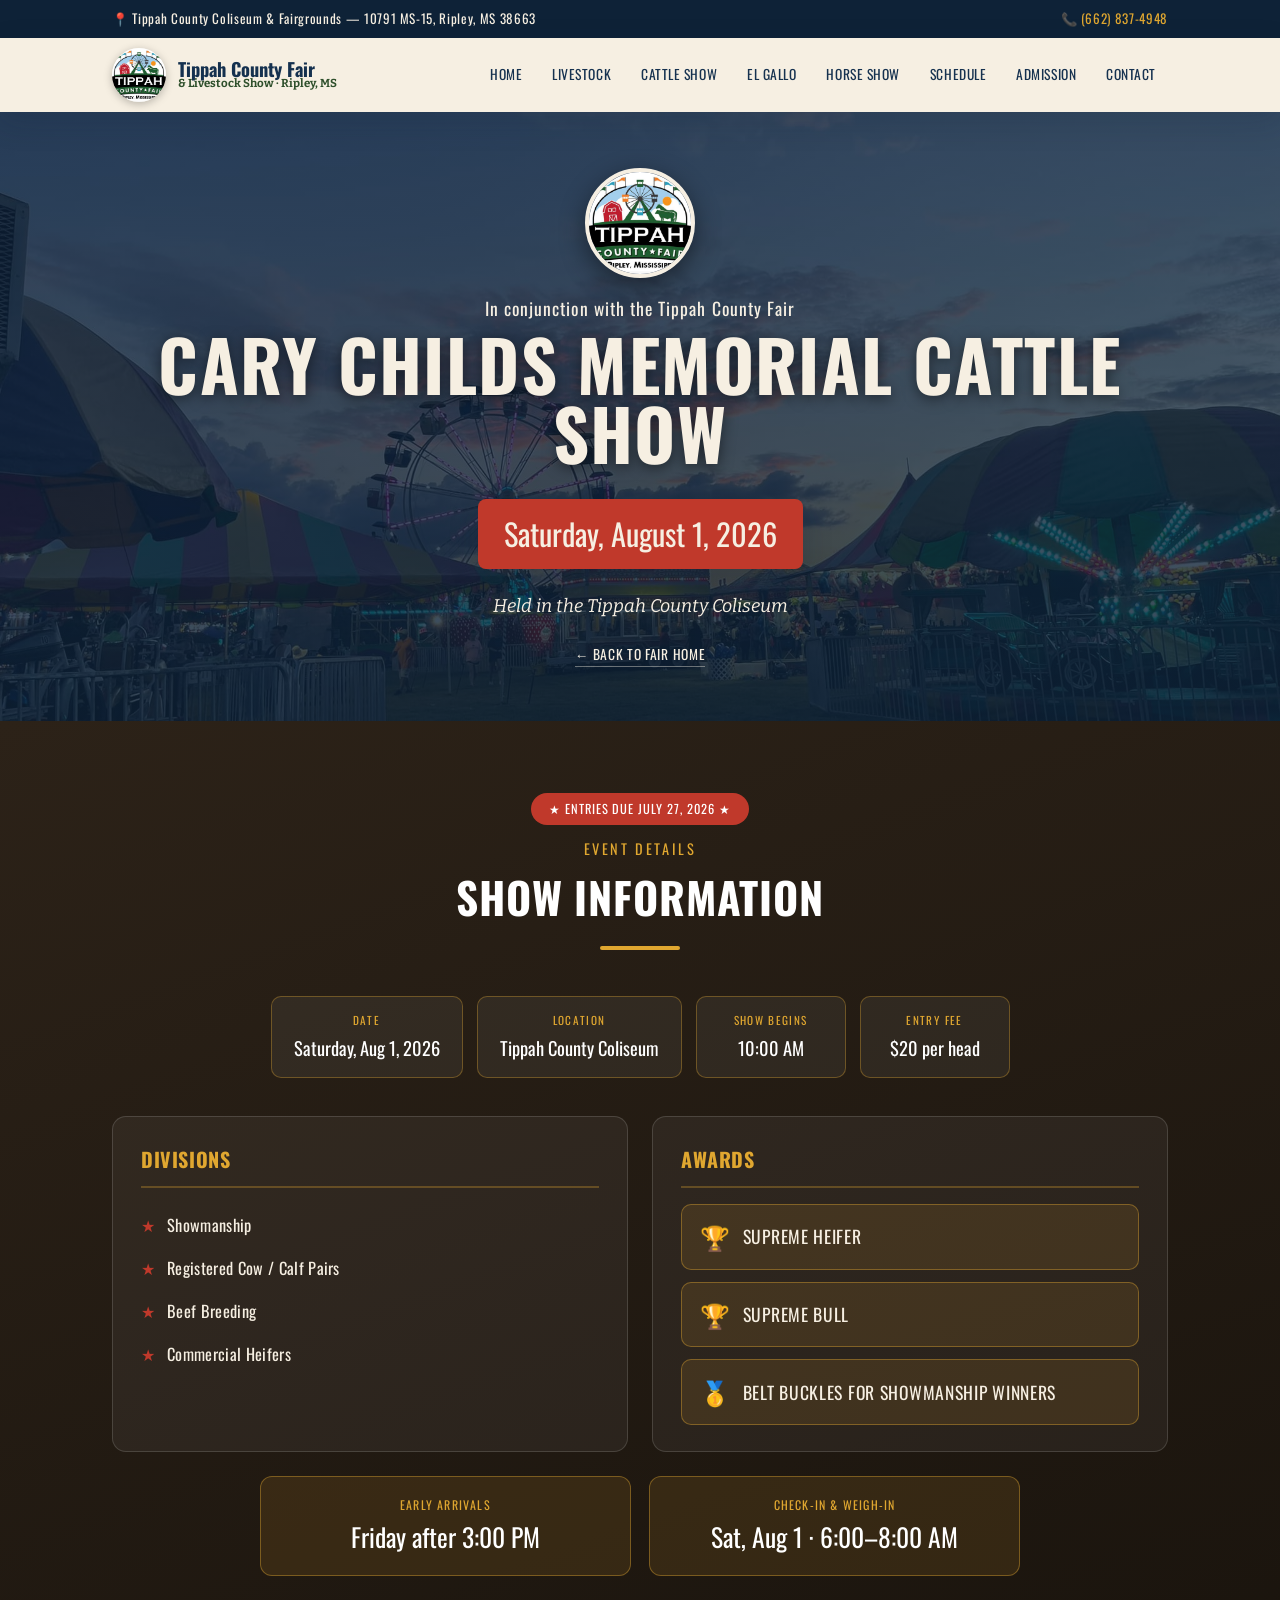
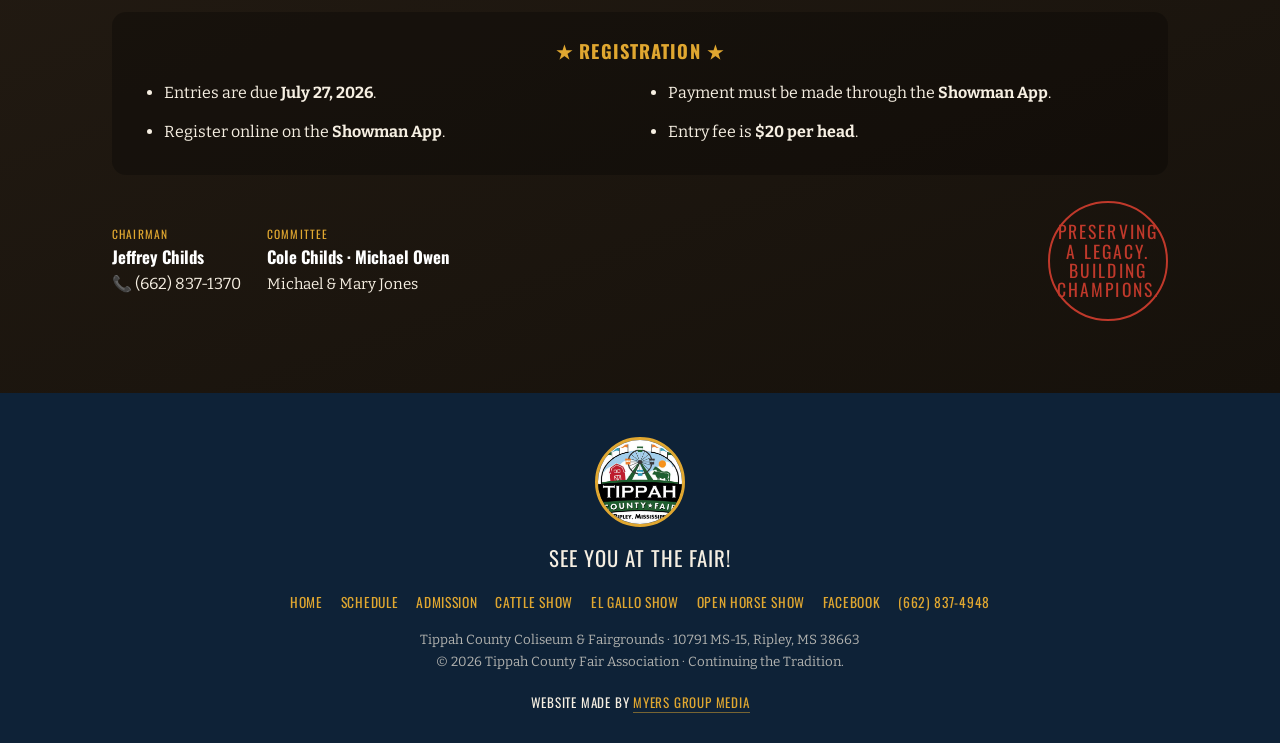
==== cary-childs-cattle-show.html @ 20663abc "Add Cary Childs Memorial Cattle Show page - New cary-childs-cattle-show.html with event details, div" ====
<!DOCTYPE html>
<html lang="en">
<head>
<meta charset="UTF-8" />
<meta name="viewport" content="width=device-width, initial-scale=1.0" />

<!-- Primary SEO -->
<title>Cary Childs Memorial Cattle Show 2026 | Tippah County Fair — Ripley, MS</title>
<meta name="description" content="The Cary Childs Memorial Cattle Show — Saturday, August 1, 2026 in the Tippah County Coliseum. Show begins 10:00 AM. Entries due July 27. $20 per head. Showmanship, Registered Cow/Calf Pairs, Beef Breeding, Commercial Heifers. Belt buckles & Supreme awards." />
<meta name="keywords" content="Cary Childs Memorial Cattle Show, Tippah County Fair cattle show, beef show Ripley MS, cattle show Mississippi, Tippah County Coliseum, Showman app cattle show 2026" />
<meta name="author" content="Tippah County Fair Association" />
<meta name="robots" content="index, follow, max-image-preview:large" />
<meta name="theme-color" content="#15314f" />
<link rel="canonical" href="https://tippahcountyfair.com/cary-childs-cattle-show.html" />
<link rel="icon" href="logo.jpg" />
<link rel="apple-touch-icon" href="logo.jpg" />

<!-- Open Graph -->
<meta property="og:type" content="website" />
<meta property="og:site_name" content="Tippah County Fair &amp; Livestock Show" />
<meta property="og:title" content="Cary Childs Memorial Cattle Show 2026 — Tippah County Fair | Ripley, MS" />
<meta property="og:description" content="Saturday, August 1, 2026 · Tippah County Coliseum. Show begins 10:00 AM. Entries due July 27 · $20 per head. Preserving a Legacy. Building Champions." />
<meta property="og:url" content="https://tippahcountyfair.com/cary-childs-cattle-show.html" />
<meta property="og:image" content="https://tippahcountyfair.com/og-image.jpg" />
<meta property="og:image:secure_url" content="https://tippahcountyfair.com/og-image.jpg" />
<meta property="og:image:type" content="image/jpeg" />
<meta property="og:image:width" content="1200" />
<meta property="og:image:height" content="630" />
<meta property="og:image:alt" content="Tippah County Fair at sunset" />
<meta property="og:locale" content="en_US" />

<!-- Twitter / X card -->
<meta name="twitter:card" content="summary_large_image" />
<meta name="twitter:title" content="Cary Childs Memorial Cattle Show 2026 — Tippah County Fair" />
<meta name="twitter:description" content="Saturday, August 1, 2026 · Tippah County Coliseum. Show begins 10:00 AM. Entries due July 27 · $20 per head." />
<meta name="twitter:image" content="https://tippahcountyfair.com/og-image.jpg" />

<link href="https://fonts.googleapis.com/css2?family=Oswald:wght@400;500;600;700&family=Bitter:ital,wght@0,400;0,600;0,700;1,400&display=swap" rel="stylesheet" />
<link rel="stylesheet" href="styles.css?v=20260629" />

<!-- Structured data: the Cary Childs Memorial Cattle Show event -->
<script type="application/ld+json">
{
  "@context": "https://schema.org",
  "@type": "Event",
  "name": "Cary Childs Memorial Cattle Show",
  "description": "The Cary Childs Memorial Cattle Show, held in the Tippah County Coliseum in conjunction with the 81st Annual Tippah County Fair. Showmanship, Registered Cow/Calf Pairs, Beef Breeding, and Commercial Heifers, with belt buckles for showmanship winners and Supreme Heifer and Bull awards.",
  "startDate": "2026-08-01T10:00:00-05:00",
  "eventStatus": "https://schema.org/EventScheduled",
  "eventAttendanceMode": "https://schema.org/OfflineEventAttendanceMode",
  "image": "https://tippahcountyfair.com/og-image.jpg",
  "url": "https://tippahcountyfair.com/cary-childs-cattle-show.html",
  "location": {
    "@type": "Place",
    "name": "Tippah County Coliseum — Tippah County Fairgrounds",
    "address": {
      "@type": "PostalAddress",
      "streetAddress": "10791 MS-15",
      "addressLocality": "Ripley",
      "addressRegion": "MS",
      "postalCode": "38663",
      "addressCountry": "US"
    }
  },
  "superEvent": {
    "@type": "Festival",
    "name": "81st Annual Tippah County Fair & Livestock Show",
    "url": "https://tippahcountyfair.com/"
  },
  "organizer": {
    "@type": "Organization",
    "name": "Tippah County Fair Association",
    "url": "https://tippahcountyfair.com/"
  },
  "offers": {
    "@type": "Offer",
    "name": "Entry Fee Per Head",
    "price": "20",
    "priceCurrency": "USD",
    "validThrough": "2026-07-27",
    "availability": "https://schema.org/InStock",
    "url": "https://tippahcountyfair.com/cary-childs-cattle-show.html"
  }
}
</script>
</head>
<body>

<!-- Top bar -->
<div class="topbar">
  <div class="wrap">
    <span>📍 Tippah County Coliseum &amp; Fairgrounds — 10791 MS-15, Ripley, MS 38663</span>
    <span>📞 <a href="tel:+16628374948">(662) 837-4948</a></span>
  </div>
</div>

<!-- Nav -->
<header class="nav">
  <div class="wrap">
    <a class="brand" href="index.html">
      <img src="logo.jpg" alt="Tippah County Fair logo" />
      <b>Tippah County Fair<span>&amp; Livestock Show · Ripley, MS</span></b>
    </a>
    <button class="menu-btn" aria-label="Menu" onclick="document.getElementById('navmenu').classList.toggle('open')">☰</button>
    <nav id="navmenu">
      <a href="index.html">Home</a>
      <a href="index.html#livestock">Livestock</a>
      <a href="cary-childs-cattle-show.html">Cattle Show</a>
      <a href="el-gallo-show.html">El Gallo</a>
      <a href="open-horse-show.html">Horse Show</a>
      <a href="index.html#schedule">Schedule</a>
      <a href="index.html#admission">Admission</a>
      <a href="index.html#contact">Contact</a>
    </nav>
  </div>
</header>

<!-- Hero -->
<section class="hero subpage">
  <div class="wrap">
    <img class="logo" src="logo.jpg" alt="Tippah County Fair" />
    <div class="sub">In conjunction with the Tippah County Fair</div>
    <h1>Cary Childs Memorial Cattle Show</h1>
    <div class="dates">Saturday, August 1, 2026</div>
    <p class="tagline">Held in the Tippah County Coliseum</p>
    <a class="backlink" href="index.html">← Back to Fair Home</a>
  </div>
</section>

<!-- Cattle Show details -->
<section id="cattleshow">
  <div class="wrap">
    <div class="sec-head">
      <span class="eg-newloc">★ Entries Due July 27, 2026 ★</span>
      <div class="kicker">Event Details</div>
      <h2>Show Information</h2>
      <div class="rule"></div>
    </div>

    <div class="eg-facts">
      <div class="eg-fact"><div class="l">Date</div><div class="v">Saturday, Aug 1, 2026</div></div>
      <div class="eg-fact"><div class="l">Location</div><div class="v">Tippah County Coliseum</div></div>
      <div class="eg-fact"><div class="l">Show Begins</div><div class="v">10:00 AM</div></div>
      <div class="eg-fact"><div class="l">Entry Fee</div><div class="v">$20 per head</div></div>
    </div>

    <div class="eg-grid">
      <div class="eg-card">
        <h3>Divisions</h3>
        <ul class="eg-list">
          <li>Showmanship</li>
          <li>Registered Cow / Calf Pairs</li>
          <li>Beef Breeding</li>
          <li>Commercial Heifers</li>
        </ul>
      </div>
      <div class="eg-card">
        <h3>Awards</h3>
        <div class="eg-awards">
          <div class="eg-award"><span>🏆</span> Supreme Heifer</div>
          <div class="eg-award"><span>🏆</span> Supreme Bull</div>
          <div class="eg-award"><span>🥇</span> Belt Buckles for Showmanship Winners</div>
        </div>
      </div>
    </div>

    <div class="hs-fees">
      <div class="hs-fee"><div class="l">Early Arrivals</div><div class="v">Friday after 3:00 PM</div></div>
      <div class="hs-fee"><div class="l">Check-In &amp; Weigh-In</div><div class="v">Sat, Aug 1 · 6:00–8:00 AM</div></div>
    </div>

    <div class="eg-rules">
      <h3>★ Registration ★</h3>
      <ul>
        <li>Entries are due <b>July 27, 2026</b>.</li>
        <li>Register online on the <b>Showman App</b>.</li>
        <li>Payment must be made through the <b>Showman App</b>.</li>
        <li>Entry fee is <b>$20 per head</b>.</li>
      </ul>
    </div>

    <div class="eg-foot">
      <div class="eg-contacts">
        <div class="eg-contact">
          <div class="r">Chairman</div>
          <b>Jeffrey Childs</b>
          <a href="tel:+16628371370">📞 (662) 837-1370</a>
        </div>
        <div class="eg-contact">
          <div class="r">Committee</div>
          <b>Cole Childs · Michael Owen</b>
          <span style="color:var(--muted);font-size:.95rem;">Michael &amp; Mary Jones</span>
        </div>
      </div>
      <div class="eg-motto">Preserving a Legacy.<br>Building Champions.</div>
    </div>
  </div>
</section>

<!-- Footer -->
<footer>
  <div class="wrap">
    <img src="logo.jpg" alt="Tippah County Fair logo" />
    <div class="display" style="font-size:1.3rem;letter-spacing:.05em;">See you at the Fair!</div>
    <div class="flinks">
      <a href="index.html">Home</a>
      <a href="index.html#schedule">Schedule</a>
      <a href="index.html#admission">Admission</a>
      <a href="cary-childs-cattle-show.html">Cattle Show</a>
      <a href="el-gallo-show.html">El Gallo Show</a>
      <a href="open-horse-show.html">Open Horse Show</a>
      <a href="https://www.facebook.com/tippahcountyfair" target="_blank" rel="noopener">Facebook</a>
      <a href="tel:+16628374948">(662) 837-4948</a>
    </div>
    <small>Tippah County Coliseum &amp; Fairgrounds · 10791 MS-15, Ripley, MS 38663<br>
    © 2026 Tippah County Fair Association · Continuing the Tradition.</small>
    <div class="credit">Website made by <a href="https://MyersGroupMedia.com" target="_blank" rel="noopener">Myers Group Media</a></div>
  </div>
</footer>

<script>
document.querySelectorAll('#navmenu a').forEach(function(a){
  a.addEventListener('click', function(){ document.getElementById('navmenu').classList.remove('open'); });
});
</script>
</body>
</html>
---- styles.css ----
:root{
  --navy:#15314f;
  --navy-deep:#0e2237;
  --red:#9c2b2b;
  --red-bright:#c0392b;
  --green:#3f6b3a;
  --green-deep:#2e4f2b;
  --gold:#e0a730;
  --cream:#f6efe2;
  --paper:#fbf6ec;
  --ink:#23211c;
  --shadow:0 10px 30px rgba(14,34,55,.18);
}
*{box-sizing:border-box;margin:0;padding:0;}
html{scroll-behavior:smooth;}
body{
  font-family:'Bitter',Georgia,serif;
  color:var(--ink);
  background:var(--paper);
  line-height:1.65;
}
h1,h2,h3,h4,.display{font-family:'Oswald',sans-serif;text-transform:uppercase;letter-spacing:.02em;}
a{color:var(--red);}
img{max-width:100%;display:block;}
.wrap{max-width:1100px;margin:0 auto;padding:0 22px;}
section{padding:72px 0;}

/* ===== Top bar ===== */
.topbar{
  background:var(--navy-deep);
  color:var(--cream);
  font-family:'Oswald',sans-serif;
  font-size:.82rem;
  letter-spacing:.05em;
}
.topbar .wrap{display:flex;justify-content:space-between;align-items:center;flex-wrap:wrap;gap:6px;padding-top:8px;padding-bottom:8px;}
.topbar a{color:var(--gold);text-decoration:none;}

/* ===== Nav ===== */
header.nav{position:sticky;top:0;z-index:50;background:var(--cream);box-shadow:var(--shadow);}
.nav .wrap{display:flex;align-items:center;gap:16px;padding-top:10px;padding-bottom:10px;}
.nav .brand{display:flex;align-items:center;gap:12px;text-decoration:none;color:var(--navy);}
.nav .brand img{width:54px;height:54px;border-radius:50%;object-fit:cover;box-shadow:0 2px 8px rgba(0,0,0,.25);}
.nav .brand b{font-family:'Oswald',sans-serif;font-size:1.15rem;line-height:1;color:var(--navy);}
.nav .brand span{display:block;font-family:'Bitter';font-size:.72rem;text-transform:none;letter-spacing:0;color:var(--green-deep);}
.nav nav{margin-left:auto;display:flex;gap:6px;flex-wrap:wrap;}
.nav nav a{
  font-family:'Oswald',sans-serif;text-transform:uppercase;font-size:.85rem;letter-spacing:.04em;
  text-decoration:none;color:var(--navy);padding:8px 12px;border-radius:6px;transition:.2s;
}
.nav nav a:hover{background:var(--navy);color:var(--cream);}
.menu-btn{display:none;margin-left:auto;background:var(--navy);color:#fff;border:0;font-size:1.4rem;padding:6px 12px;border-radius:6px;cursor:pointer;}

/* ===== Hero ===== */
.hero{
  position:relative;color:var(--cream);text-align:center;
  background:linear-gradient(rgba(14,34,55,.72),rgba(14,34,55,.82)),url('gallery_ferris.jpg') center/cover no-repeat;
  padding:90px 0 80px;
}
.hero.subpage{padding:56px 0 52px;}
.hero img.logo{width:160px;height:160px;border-radius:50%;object-fit:cover;margin:0 auto 22px;box-shadow:0 8px 26px rgba(0,0,0,.45);border:4px solid var(--cream);}
.hero.subpage img.logo{width:110px;height:110px;margin-bottom:16px;}
.hero .annual{font-family:'Bitter';font-style:italic;font-size:1.3rem;color:var(--gold);}
.hero h1{font-size:clamp(2.4rem,6vw,4.4rem);line-height:.98;margin:6px 0 10px;text-shadow:0 3px 14px rgba(0,0,0,.5);}
.hero .sub{font-family:'Oswald',sans-serif;letter-spacing:.06em;font-size:1.1rem;}
.hero .dates{
  display:inline-block;margin:22px 0 8px;background:var(--red-bright);
  font-family:'Oswald',sans-serif;font-size:clamp(1.2rem,3vw,1.9rem);
  padding:10px 26px;border-radius:8px;box-shadow:var(--shadow);
}
.hero .tagline{font-style:italic;font-size:1.15rem;margin-top:14px;color:var(--cream);}
.hero .ctas{margin-top:28px;display:flex;gap:14px;justify-content:center;flex-wrap:wrap;}
.btn{
  display:inline-block;text-decoration:none;font-family:'Oswald',sans-serif;text-transform:uppercase;
  letter-spacing:.05em;padding:13px 26px;border-radius:8px;font-size:.95rem;transition:.2s;cursor:pointer;border:0;
}
.btn-gold{background:var(--gold);color:var(--navy-deep);}
.btn-gold:hover{background:#f2bd47;transform:translateY(-2px);}
.btn-outline{background:transparent;border:2px solid var(--cream);color:var(--cream);}
.btn-outline:hover{background:var(--cream);color:var(--navy);}

/* countdown */
.countdown{display:flex;gap:14px;justify-content:center;margin-top:30px;flex-wrap:wrap;}
.countdown div{background:rgba(255,255,255,.1);border:1px solid rgba(255,255,255,.25);border-radius:10px;padding:12px 18px;min-width:78px;}
.countdown b{display:block;font-family:'Oswald',sans-serif;font-size:2rem;line-height:1;}
.countdown span{font-family:'Oswald',sans-serif;font-size:.7rem;letter-spacing:.12em;text-transform:uppercase;color:var(--gold);}

/* ===== Section headers ===== */
.sec-head{text-align:center;margin-bottom:46px;}
.sec-head h2{font-size:clamp(1.8rem,4vw,2.7rem);color:var(--navy);}
.sec-head .kicker{font-family:'Oswald',sans-serif;letter-spacing:.18em;color:var(--red);text-transform:uppercase;font-size:.9rem;}
.sec-head .rule{width:80px;height:4px;background:var(--gold);margin:14px auto 0;border-radius:2px;}

/* ===== About ===== */
#about{background:var(--cream);}
.about-grid{display:grid;grid-template-columns:1.1fr .9fr;gap:46px;align-items:center;}
.about-grid p{margin-bottom:16px;font-size:1.05rem;}
.about-grid img{border-radius:14px;box-shadow:var(--shadow);}
.badges{display:flex;gap:14px;flex-wrap:wrap;margin-top:22px;}
.badge{background:var(--green-deep);color:var(--cream);font-family:'Oswald',sans-serif;text-transform:uppercase;font-size:.8rem;letter-spacing:.05em;padding:9px 15px;border-radius:30px;}

/* ===== Livestock cards ===== */
#livestock{background:var(--navy);color:var(--cream);}
#livestock .sec-head h2{color:var(--cream);}
.stock-grid{display:grid;grid-template-columns:repeat(auto-fit,minmax(230px,1fr));gap:24px;}
.stock-card{border-radius:12px;padding:30px 24px;text-align:center;box-shadow:var(--shadow);color:#fff;position:relative;overflow:hidden;display:block;text-decoration:none;transition:.2s;}
a.stock-card:hover{transform:translateY(-5px);box-shadow:0 16px 34px rgba(0,0,0,.3);}
.stock-card.red{background:linear-gradient(160deg,#a83232,#7a1f1f);}
.stock-card.green{background:linear-gradient(160deg,#43723c,#2c4d28);}
.stock-card.blue{background:linear-gradient(160deg,#1e4570,#142f4d);}
.stock-card.gold{background:linear-gradient(160deg,#9c6b22,#5f3d12);}
.stock-card .ico{font-size:2.4rem;margin-bottom:8px;}
.stock-card h3{font-size:1.4rem;line-height:1.05;margin-bottom:14px;color:#fff;}
.stock-card .date{font-family:'Oswald',sans-serif;font-size:1.05rem;letter-spacing:.03em;color:var(--gold);}
.stock-card .loc{font-size:.95rem;margin-top:8px;opacity:.9;}
.stock-card .more{margin-top:16px;font-family:'Oswald',sans-serif;text-transform:uppercase;letter-spacing:.05em;font-size:.85rem;color:#fff;background:rgba(255,255,255,.16);border:1px solid rgba(255,255,255,.3);border-radius:30px;padding:8px 14px;display:inline-block;}
a.stock-card:hover .more{background:var(--gold);color:var(--navy-deep);border-color:var(--gold);}

/* ===== El Gallo Show ===== */
#elgallo{background:linear-gradient(160deg,#2c2218,#16110b);color:var(--cream);}
#elgallo .sec-head h2{color:#fff;}
#elgallo .sec-head .kicker{color:var(--gold);}
.eg-newloc{display:inline-block;background:var(--red-bright);color:#fff;font-family:'Oswald',sans-serif;text-transform:uppercase;letter-spacing:.08em;font-size:.78rem;padding:6px 18px;border-radius:30px;margin-bottom:12px;}
.eg-facts{display:flex;flex-wrap:wrap;justify-content:center;gap:14px;margin-bottom:38px;}
.eg-fact{background:rgba(255,255,255,.06);border:1px solid rgba(224,167,48,.35);border-radius:10px;padding:14px 22px;text-align:center;min-width:150px;}
.eg-fact .l{font-family:'Oswald',sans-serif;font-size:.7rem;letter-spacing:.12em;text-transform:uppercase;color:var(--gold);}
.eg-fact .v{font-family:'Oswald',sans-serif;font-size:1.15rem;color:#fff;margin-top:3px;}
.eg-grid{display:grid;grid-template-columns:1fr 1fr;gap:24px;margin-bottom:24px;}
.eg-card{background:rgba(255,255,255,.05);border:1px solid rgba(255,255,255,.14);border-radius:14px;padding:26px 28px;}
.eg-card h3{font-family:'Oswald',sans-serif;color:var(--gold);font-size:1.25rem;margin-bottom:16px;text-transform:uppercase;letter-spacing:.03em;border-bottom:2px solid rgba(224,167,48,.3);padding-bottom:10px;}
.eg-list{list-style:none;padding:0;margin:0;}
.eg-list li{padding:8px 0 8px 26px;position:relative;font-family:'Oswald',sans-serif;letter-spacing:.02em;font-size:1.02rem;}
.eg-list li::before{content:"\2605";position:absolute;left:0;color:var(--red-bright);}
.eg-list li small{display:block;font-family:'Bitter';letter-spacing:0;color:#c9bca4;font-size:.85rem;text-transform:none;}
.eg-awards{display:flex;flex-direction:column;gap:12px;}
.eg-award{display:flex;align-items:center;gap:12px;background:rgba(224,167,48,.12);border:1px solid rgba(224,167,48,.4);border-radius:10px;padding:12px 18px;font-family:'Oswald',sans-serif;text-transform:uppercase;letter-spacing:.04em;font-size:1.1rem;}
.eg-award span{font-size:1.5rem;}
.eg-rules{background:rgba(0,0,0,.28);border-radius:14px;padding:24px 30px;margin-bottom:26px;}
.eg-rules h3{font-family:'Oswald',sans-serif;color:var(--gold);text-transform:uppercase;letter-spacing:.06em;font-size:1.15rem;margin-bottom:8px;text-align:center;}
.eg-rules ul{margin:0;padding-left:22px;columns:2;column-gap:34px;}
.eg-rules li{padding:6px 0;break-inside:avoid;}
.eg-foot{display:flex;flex-wrap:wrap;align-items:center;justify-content:space-between;gap:18px;}
.eg-contacts{display:flex;flex-wrap:wrap;gap:26px;}
.eg-contact .r{font-family:'Oswald',sans-serif;font-size:.72rem;letter-spacing:.1em;text-transform:uppercase;color:var(--gold);}
.eg-contact b{display:block;font-family:'Oswald',sans-serif;font-size:1.05rem;color:#fff;}
.eg-contact a{color:var(--cream);text-decoration:none;font-family:'Bitter';}
.eg-motto{font-family:'Oswald',sans-serif;text-transform:uppercase;letter-spacing:.12em;color:var(--red-bright);font-size:1.1rem;border:2px solid var(--red-bright);border-radius:50%;width:120px;height:120px;display:flex;align-items:center;justify-content:center;text-align:center;line-height:1.1;flex:0 0 auto;}
.backlink{display:inline-block;margin-top:22px;color:var(--cream);text-decoration:none;font-family:'Oswald',sans-serif;text-transform:uppercase;letter-spacing:.05em;font-size:.85rem;border-bottom:1px solid rgba(246,239,226,.4);}
.backlink:hover{color:var(--gold);}

/* ===== Cary Childs Memorial Cattle Show ===== */
#cattleshow{background:linear-gradient(160deg,#2c2218,#16110b);color:var(--cream);}
#cattleshow .sec-head h2{color:#fff;}
#cattleshow .sec-head .kicker{color:var(--gold);}

/* ===== Open Horse Show ===== */
#horseshow{background:linear-gradient(160deg,#2c2218,#16110b);color:var(--cream);}
#horseshow .sec-head h2{color:#fff;}
#horseshow .sec-head .kicker{color:var(--gold);}
.hs-fees{display:flex;flex-wrap:wrap;justify-content:center;gap:18px;margin:0 auto 36px;max-width:760px;}
.hs-fee{flex:1 1 240px;background:rgba(224,167,48,.12);border:1px solid rgba(224,167,48,.4);border-radius:12px;padding:18px 22px;text-align:center;}
.hs-fee .l{font-family:'Oswald',sans-serif;font-size:.75rem;letter-spacing:.1em;text-transform:uppercase;color:var(--gold);}
.hs-fee .v{font-family:'Oswald',sans-serif;font-size:1.6rem;color:#fff;}
.hs-classes-head{font-family:'Oswald',sans-serif;color:var(--gold);font-size:1.25rem;text-transform:uppercase;letter-spacing:.04em;text-align:center;margin-bottom:18px;}
.hs-classes{columns:2;column-gap:30px;margin-bottom:26px;}
.hs-class{break-inside:avoid;display:flex;gap:12px;padding:10px 0;border-bottom:1px solid rgba(255,255,255,.09);}
.hs-class .num{flex:0 0 28px;height:28px;border-radius:6px;background:rgba(255,255,255,.12);color:#fff;font-family:'Oswald',sans-serif;font-size:.85rem;display:flex;align-items:center;justify-content:center;}
.hs-class .body b{font-family:'Oswald',sans-serif;font-weight:600;letter-spacing:.01em;color:#fff;display:block;font-size:1rem;line-height:1.2;}
.hs-class .body small{font-family:'Bitter';color:#c9bca4;font-size:.85rem;}
.hs-class.champ .num{background:var(--gold);color:var(--navy-deep);}
.hs-class.champ .body b{color:var(--gold);}
@media(max-width:680px){.hs-classes{columns:1;}}

/* ===== Schedule ===== */
#schedule{background:var(--paper);}
.day-tabs{display:flex;flex-wrap:wrap;gap:8px;justify-content:center;margin-bottom:30px;}
.day-tabs button{
  font-family:'Oswald',sans-serif;text-transform:uppercase;letter-spacing:.04em;font-size:.85rem;
  border:2px solid var(--navy);background:transparent;color:var(--navy);padding:8px 14px;border-radius:30px;cursor:pointer;transition:.2s;
}
.day-tabs button:hover{background:var(--navy);color:var(--cream);}
.day-tabs button.active{background:var(--navy);color:var(--cream);}
.day-tabs button.free{border-color:var(--green);}
.day-tabs button.free.active,.day-tabs button.free:hover{background:var(--green);border-color:var(--green);color:#fff;}

.day-panel{display:none;max-width:760px;margin:0 auto;background:#fff;border-radius:14px;box-shadow:var(--shadow);overflow:hidden;}
.day-panel.active{display:block;}
.day-panel .day-top{background:var(--navy);color:var(--cream);padding:20px 26px;}
.day-panel .day-top h3{font-size:1.7rem;}
.day-panel .day-top .gates{font-family:'Oswald',sans-serif;letter-spacing:.04em;color:var(--gold);font-size:.95rem;margin-top:2px;}
.day-panel .day-top.freeday{background:var(--green-deep);}
.day-panel .day-top .tag{display:inline-block;background:var(--gold);color:var(--navy-deep);font-family:'Oswald',sans-serif;font-size:.7rem;letter-spacing:.1em;padding:3px 10px;border-radius:20px;margin-top:8px;text-transform:uppercase;}
.events{list-style:none;padding:10px 0;}
.events li{display:flex;gap:18px;padding:14px 26px;border-bottom:1px solid #efe7d6;}
.events li:last-child{border-bottom:0;}
.events .time{flex:0 0 110px;font-family:'Oswald',sans-serif;font-weight:600;color:var(--red);letter-spacing:.02em;}
.events .ev b{display:block;font-family:'Oswald',sans-serif;font-weight:600;font-size:1.05rem;color:var(--navy);text-transform:uppercase;letter-spacing:.02em;}
.events .ev span{font-size:.92rem;color:#5a5648;}

/* ===== Admission ===== */
#admission{background:var(--green-deep);color:var(--cream);}
#admission .sec-head h2{color:var(--cream);}
.adm-grid{display:grid;grid-template-columns:1fr 1fr;gap:30px;}
.adm-card{background:rgba(255,255,255,.07);border:1px solid rgba(255,255,255,.18);border-radius:14px;padding:28px 30px;}
.adm-card h3{color:var(--gold);font-size:1.5rem;margin-bottom:16px;}
.price-row{display:flex;justify-content:space-between;padding:10px 0;border-bottom:1px dashed rgba(255,255,255,.2);}
.price-row:last-child{border-bottom:0;}
.price-row .d{font-family:'Bitter';}
.price-row .p{font-family:'Oswald',sans-serif;color:var(--gold);font-size:1.05rem;}
.free-note{margin-top:18px;background:var(--gold);color:var(--navy-deep);border-radius:10px;padding:14px 18px;font-family:'Oswald',sans-serif;letter-spacing:.03em;}
.free-note b{display:block;font-size:1.05rem;margin-bottom:4px;}
.adm-foot{text-align:center;margin-top:30px;font-family:'Oswald',sans-serif;letter-spacing:.06em;font-size:1.15rem;color:var(--gold);}

/* ===== Gallery ===== */
#gallery{background:var(--cream);}
.gal{position:relative;border-radius:16px;overflow:hidden;box-shadow:var(--shadow);}
.gal img{width:100%;height:auto;}
.gal .cap{position:absolute;left:0;bottom:0;right:0;background:linear-gradient(transparent,rgba(14,34,55,.85));color:var(--cream);padding:40px 26px 20px;font-family:'Oswald',sans-serif;letter-spacing:.04em;}

/* ===== Facebook updates ===== */
#updates{background:var(--navy-deep);color:var(--cream);}
#updates .sec-head h2{color:var(--cream);}
.fb-grid{display:grid;grid-template-columns:1fr 1fr;gap:36px;align-items:start;}
.fb-embed{background:#fff;border-radius:14px;overflow:hidden;box-shadow:var(--shadow);min-height:500px;}
.fb-side h3{color:var(--gold);font-size:1.5rem;margin-bottom:10px;}
.fb-side p{margin-bottom:18px;}
.fb-side .fb-btn{display:inline-flex;align-items:center;gap:10px;background:#1877f2;color:#fff;text-decoration:none;font-family:'Oswald',sans-serif;text-transform:uppercase;letter-spacing:.04em;padding:13px 22px;border-radius:8px;}
.fb-side .fb-btn:hover{background:#0d65d9;}
.fb-embed .fb-page,.fb-embed iframe{width:100%!important;}
/* Fallback "latest updates" shown when Facebook's plugin is blocked by the browser */
.fb-fallback{padding:22px;}
.fb-fallback .fbf-head{display:flex;align-items:center;gap:10px;border-bottom:2px solid #eee;padding-bottom:14px;margin-bottom:6px;}
.fb-fallback .fbf-head img{width:46px;height:46px;border-radius:50%;}
.fb-fallback .fbf-head b{font-family:'Oswald',sans-serif;color:var(--navy);font-size:1.05rem;line-height:1.1;}
.fb-fallback .fbf-head span{display:block;font-family:'Bitter';font-size:.78rem;color:#1877f2;text-transform:none;letter-spacing:0;}
.fb-post{padding:15px 4px;border-bottom:1px solid #eee;color:var(--ink);}
.fb-post:last-of-type{border-bottom:0;}
.fb-post .meta{font-family:'Oswald',sans-serif;font-size:.72rem;letter-spacing:.06em;color:#8a8472;text-transform:uppercase;}
.fb-post b{display:block;font-family:'Oswald',sans-serif;color:var(--navy);font-size:1rem;margin:2px 0 3px;text-transform:none;}
.fb-post p{font-size:.92rem;color:#4f4b40;margin:0;}
.fb-fallback .fbf-cta{display:block;text-align:center;margin-top:16px;background:#1877f2;color:#fff;text-decoration:none;font-family:'Oswald',sans-serif;text-transform:uppercase;letter-spacing:.04em;padding:12px;border-radius:8px;}
.fb-fallback .fbf-cta:hover{background:#0d65d9;}

/* ===== Contact ===== */
#contact{background:var(--paper);}
.contact-grid{display:grid;grid-template-columns:1fr 1fr;gap:36px;align-items:stretch;}
.contact-card{background:#fff;border-radius:14px;box-shadow:var(--shadow);padding:32px 34px;}
.contact-card h3{color:var(--navy);font-size:1.4rem;margin-bottom:18px;}
.contact-line{display:flex;gap:14px;align-items:flex-start;padding:12px 0;border-bottom:1px solid #eee3cf;}
.contact-line:last-child{border-bottom:0;}
.contact-line .ico{font-size:1.4rem;}
.contact-line a{color:var(--red);text-decoration:none;}
.map{border-radius:14px;overflow:hidden;box-shadow:var(--shadow);min-height:340px;border:0;width:100%;height:100%;}

/* ===== Local News CTA ===== */
#news{background:var(--red);color:var(--cream);padding:56px 0;}
.news-card{display:grid;grid-template-columns:auto 1fr auto;gap:26px;align-items:center;
  background:rgba(255,255,255,.08);border:1px solid rgba(255,255,255,.2);border-radius:16px;padding:30px 34px;}
.news-card .news-ico{font-size:3rem;line-height:1;}
.news-card .kicker{font-family:'Oswald',sans-serif;letter-spacing:.18em;text-transform:uppercase;font-size:.8rem;color:var(--gold);}
.news-card h3{font-size:1.5rem;margin:4px 0 6px;color:#fff;line-height:1.1;}
.news-card p{font-size:1rem;opacity:.95;margin:0;}
.news-card .news-btns{display:flex;flex-direction:column;gap:10px;min-width:230px;}
.news-card .news-btns a{text-align:center;text-decoration:none;font-family:'Oswald',sans-serif;text-transform:uppercase;letter-spacing:.04em;font-size:.9rem;padding:12px 20px;border-radius:8px;transition:.2s;}
.news-card .news-btns a.primary{background:var(--gold);color:var(--navy-deep);}
.news-card .news-btns a.primary:hover{background:#f2bd47;}
.news-card .news-btns a.secondary{background:transparent;border:2px solid var(--cream);color:var(--cream);}
.news-card .news-btns a.secondary:hover{background:var(--cream);color:var(--red);}

/* ===== Footer ===== */
footer .credit{margin-top:18px;font-family:'Oswald',sans-serif;text-transform:uppercase;letter-spacing:.06em;font-size:.82rem;}
footer .credit a{color:var(--gold);text-decoration:none;border-bottom:1px solid rgba(224,167,48,.5);}
footer .credit a:hover{color:#fff;}
footer{background:var(--navy-deep);color:var(--cream);text-align:center;padding:44px 0 30px;}
footer img{width:90px;height:90px;border-radius:50%;object-fit:cover;margin:0 auto 14px;border:3px solid var(--gold);}
footer .flinks{display:flex;gap:18px;justify-content:center;flex-wrap:wrap;margin:16px 0;}
footer .flinks a{color:var(--gold);text-decoration:none;font-family:'Oswald',sans-serif;text-transform:uppercase;font-size:.85rem;letter-spacing:.05em;}
footer small{display:block;opacity:.7;margin-top:14px;}

/* ===== Responsive ===== */
@media(max-width:860px){
  .nav nav{display:none;position:absolute;top:100%;left:0;right:0;background:var(--cream);flex-direction:column;padding:10px;box-shadow:var(--shadow);}
  .nav nav.open{display:flex;}
  .menu-btn{display:block;}
  .about-grid,.adm-grid,.fb-grid,.contact-grid{grid-template-columns:1fr;}
  .stock-grid{grid-template-columns:1fr;}
  .news-card{grid-template-columns:1fr;text-align:center;}
  .news-card .news-btns{min-width:0;}
  .news-card .news-ico{justify-self:center;}
  .eg-grid{grid-template-columns:1fr;}
  .eg-rules ul{columns:1;}
  .eg-foot{flex-direction:column;text-align:center;}
  .eg-contacts{justify-content:center;}
}
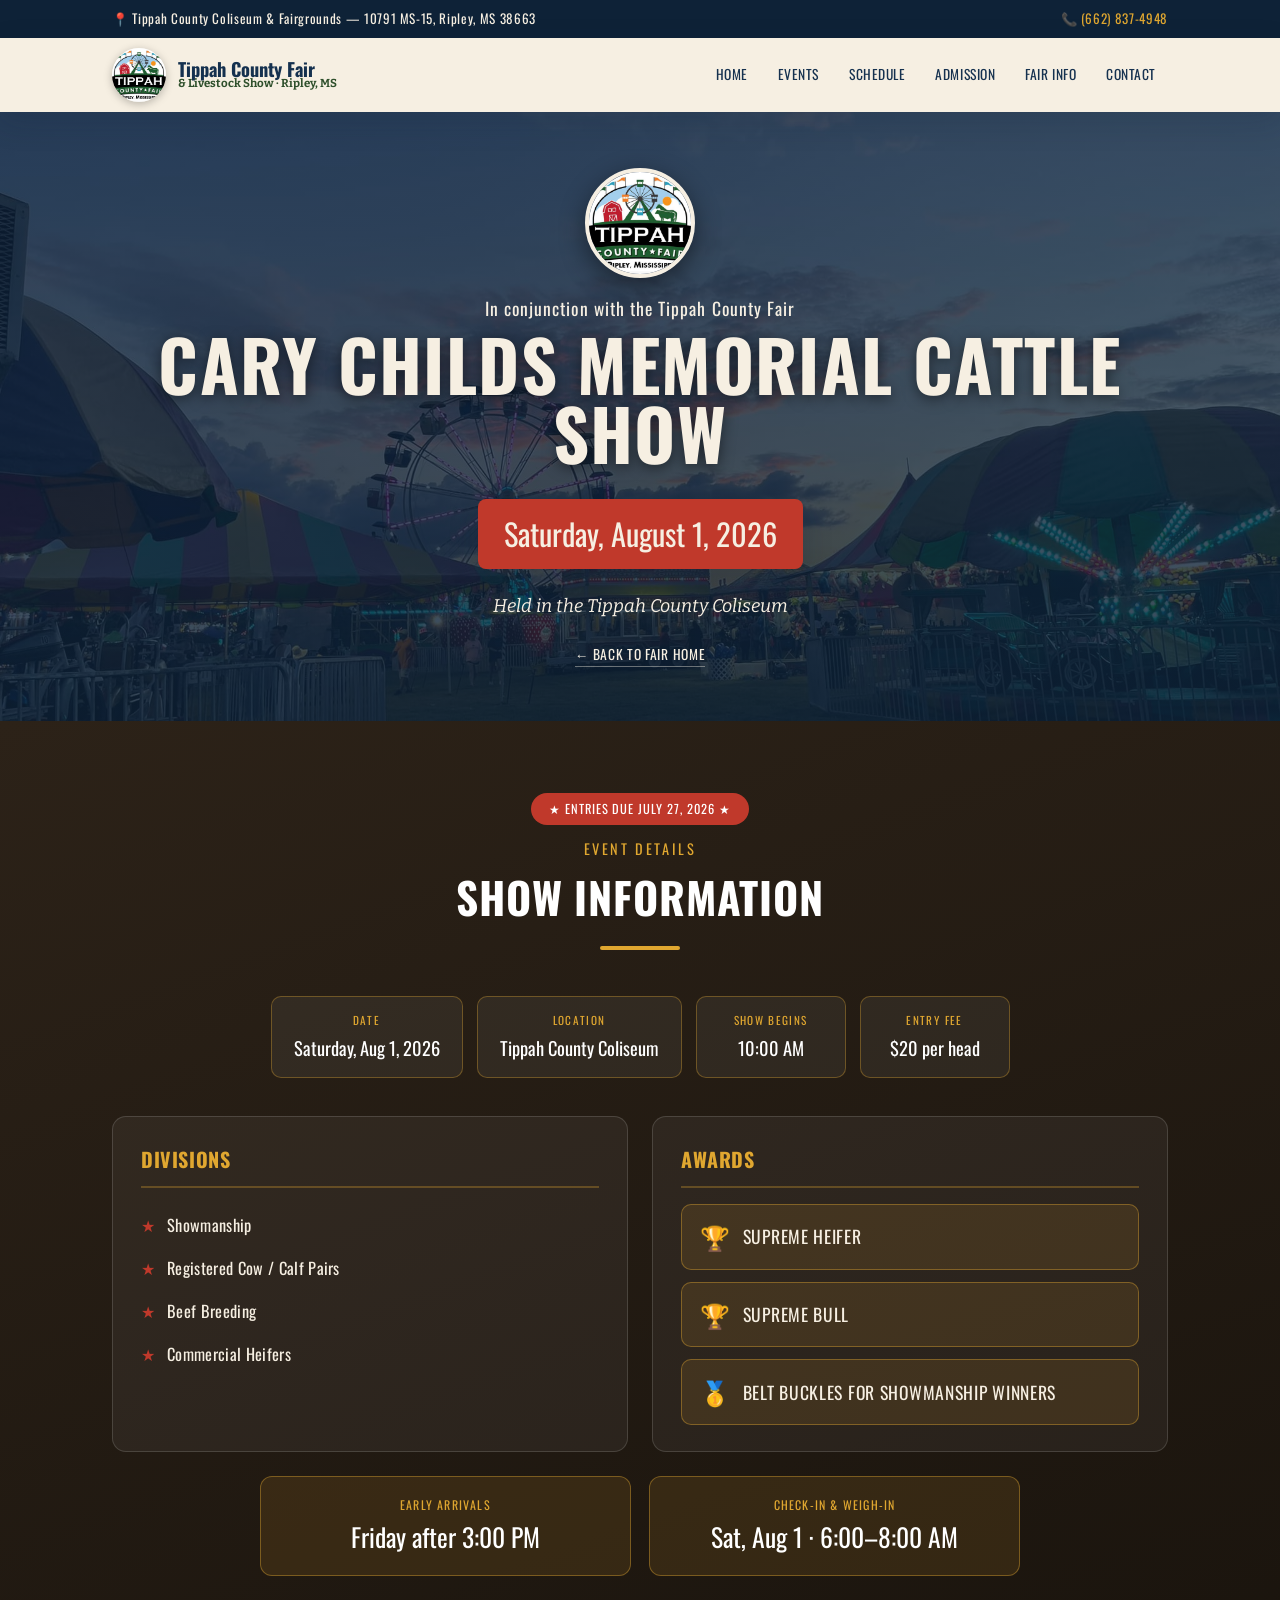
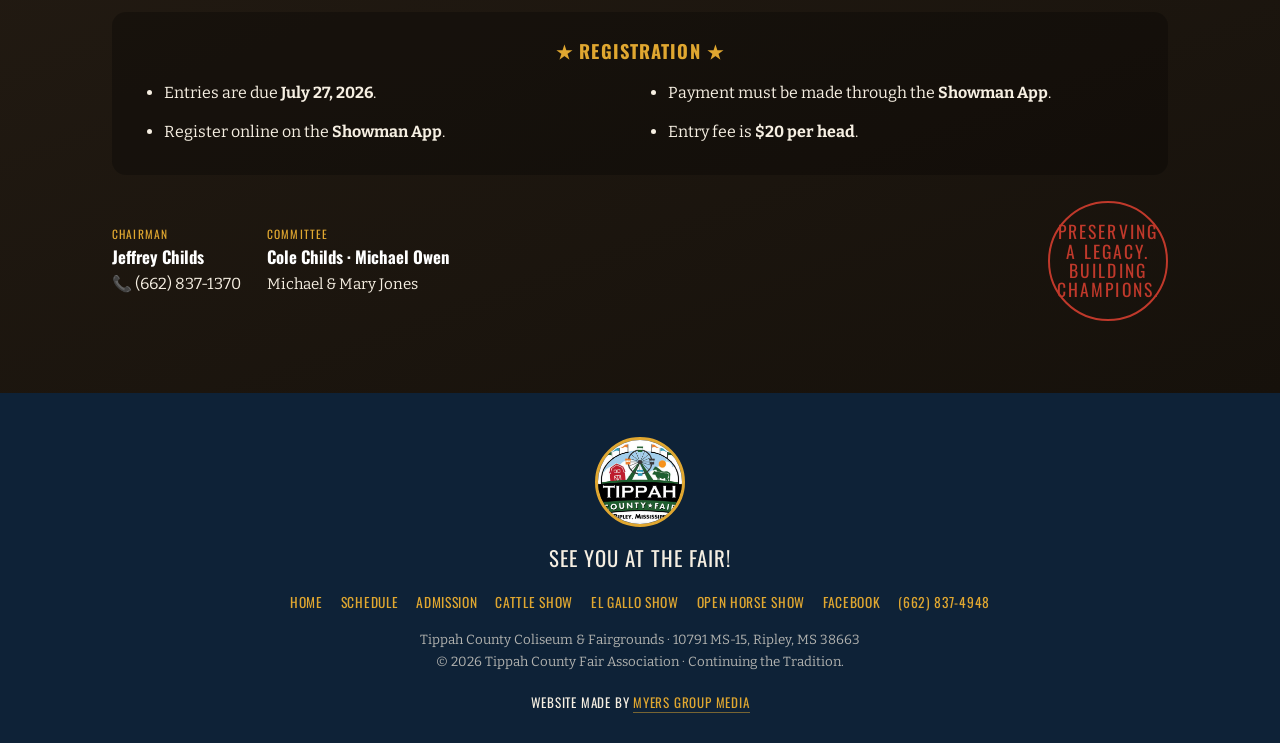
==== commit 693ae0a2: "Integrate full fair program: Events directory + Fair Info pages - Add events.html: complete director" ====
--- a/cary-childs-cattle-show.html
+++ b/cary-childs-cattle-show.html
@@ -104,12 +104,10 @@
     <button class="menu-btn" aria-label="Menu" onclick="document.getElementById('navmenu').classList.toggle('open')">☰</button>
     <nav id="navmenu">
       <a href="index.html">Home</a>
-      <a href="index.html#livestock">Livestock</a>
-      <a href="cary-childs-cattle-show.html">Cattle Show</a>
-      <a href="el-gallo-show.html">El Gallo</a>
-      <a href="open-horse-show.html">Horse Show</a>
+      <a href="events.html">Events</a>
       <a href="index.html#schedule">Schedule</a>
       <a href="index.html#admission">Admission</a>
+      <a href="fair-info.html">Fair Info</a>
       <a href="index.html#contact">Contact</a>
     </nav>
   </div>
--- a/styles.css
+++ b/styles.css
@@ -292,3 +292,64 @@
   .eg-foot{flex-direction:column;text-align:center;}
   .eg-contacts{justify-content:center;}
 }
+
+/* ===== By the Numbers (About) ===== */
+.numbers{display:grid;grid-template-columns:repeat(3,1fr);gap:18px;margin-top:26px;}
+.num-item{background:#fff;border:1px solid #eadfca;border-radius:12px;padding:18px 16px;text-align:center;box-shadow:var(--shadow);}
+.num-item .n{font-family:'Oswald',sans-serif;font-size:1.9rem;color:var(--red);line-height:1;}
+.num-item .t{font-family:'Oswald',sans-serif;text-transform:uppercase;letter-spacing:.04em;font-size:.78rem;color:var(--navy);margin-top:6px;}
+
+/* ===== Welcome block ===== */
+#welcome{background:var(--cream);}
+.welcome-grid{display:grid;grid-template-columns:1fr 1fr;gap:40px;align-items:center;}
+.welcome-grid .quote{font-family:'Bitter';font-style:italic;font-size:1.35rem;color:var(--navy);line-height:1.4;border-left:5px solid var(--gold);padding-left:20px;margin:0 0 18px;}
+.welcome-grid .sig{font-family:'Oswald',sans-serif;text-transform:uppercase;letter-spacing:.04em;color:var(--red);margin-top:10px;}
+.values-bar{display:flex;flex-wrap:wrap;justify-content:center;gap:10px;margin-top:30px;}
+.values-bar span{font-family:'Oswald',sans-serif;text-transform:uppercase;letter-spacing:.08em;font-size:.85rem;color:var(--navy);}
+.values-bar span::after{content:"★";color:var(--gold);margin-left:10px;}
+.values-bar span:last-child::after{content:"";}
+
+/* ===== Events directory ===== */
+#events-hub{background:var(--paper);}
+.ev-groups{display:flex;flex-direction:column;gap:46px;}
+.ev-group h3.grp{font-family:'Oswald',sans-serif;text-transform:uppercase;letter-spacing:.05em;color:var(--navy);font-size:1.4rem;border-bottom:3px solid var(--gold);padding-bottom:8px;margin-bottom:22px;display:flex;align-items:center;gap:10px;}
+.ev-grid{display:grid;grid-template-columns:repeat(auto-fit,minmax(320px,1fr));gap:22px;}
+.ev-card{background:#fff;border-radius:14px;box-shadow:var(--shadow);padding:24px 26px;border-top:5px solid var(--red);display:flex;flex-direction:column;}
+.ev-card.c-blue{border-top-color:#1e4570;}
+.ev-card.c-green{border-top-color:var(--green);}
+.ev-card.c-gold{border-top-color:var(--gold);}
+.ev-card.c-navy{border-top-color:var(--navy);}
+.ev-card .ev-h{display:flex;align-items:center;gap:12px;margin-bottom:14px;}
+.ev-card .ev-h .ic{font-size:1.9rem;line-height:1;}
+.ev-card .ev-h h4{font-family:'Oswald',sans-serif;font-size:1.2rem;color:var(--navy);line-height:1.05;text-transform:none;}
+.ev-meta{list-style:none;margin:0 0 12px;padding:0;}
+.ev-meta li{display:flex;gap:10px;padding:4px 0;font-size:.95rem;color:#3f3b30;}
+.ev-meta li b{font-family:'Oswald',sans-serif;font-weight:600;color:var(--navy);text-transform:uppercase;font-size:.78rem;letter-spacing:.04em;flex:0 0 74px;padding-top:2px;}
+.ev-desc{font-size:.92rem;color:#54503f;margin-bottom:14px;}
+.ev-desc strong{color:var(--navy);}
+.ev-foot{margin-top:auto;border-top:1px solid #eee3cf;padding-top:12px;display:flex;flex-wrap:wrap;justify-content:space-between;align-items:center;gap:8px;}
+.ev-foot .chair{font-size:.85rem;color:#6a6452;}
+.ev-foot .chair b{display:block;font-family:'Oswald',sans-serif;color:var(--navy);text-transform:uppercase;font-size:.8rem;letter-spacing:.03em;}
+.ev-foot a.tel{color:var(--red);text-decoration:none;font-family:'Oswald',sans-serif;font-size:.95rem;}
+.ev-foot .detail{background:var(--navy);color:#fff;text-decoration:none;font-family:'Oswald',sans-serif;text-transform:uppercase;letter-spacing:.04em;font-size:.78rem;padding:8px 14px;border-radius:6px;}
+a.ev-card:hover .detail{background:var(--red);}
+.ev-badge{display:inline-block;background:var(--gold);color:var(--navy-deep);font-family:'Oswald',sans-serif;text-transform:uppercase;font-size:.68rem;letter-spacing:.06em;padding:3px 9px;border-radius:20px;margin-left:auto;}
+
+/* ===== People / board grids (Fair Info) ===== */
+.lead-hero{background:linear-gradient(rgba(14,34,55,.78),rgba(14,34,55,.85)),url('gallery_ferris.jpg') center/cover;color:var(--cream);text-align:center;padding:50px 0;}
+.people{display:grid;grid-template-columns:repeat(auto-fit,minmax(210px,1fr));gap:16px;}
+.person{background:#fff;border:1px solid #eadfca;border-radius:10px;padding:16px 18px;box-shadow:var(--shadow);}
+.person b{font-family:'Oswald',sans-serif;color:var(--navy);font-size:1.02rem;display:block;text-transform:uppercase;letter-spacing:.02em;}
+.person .role{font-size:.85rem;color:#6a6452;}
+.person .role.lead{color:var(--red);font-family:'Oswald',sans-serif;text-transform:uppercase;font-size:.78rem;letter-spacing:.04em;}
+.info-card{background:#fff;border-radius:14px;box-shadow:var(--shadow);padding:28px 30px;border-left:5px solid var(--gold);}
+.info-card h3{font-family:'Oswald',sans-serif;color:var(--navy);font-size:1.25rem;margin-bottom:10px;}
+.info-card p{font-size:.97rem;margin-bottom:10px;}
+.info-grid{display:grid;grid-template-columns:1fr 1fr;gap:24px;}
+.sponsors{display:flex;flex-wrap:wrap;gap:16px;justify-content:center;}
+.sponsor{background:#fff;border:1px solid #eadfca;border-radius:10px;padding:16px 24px;font-family:'Oswald',sans-serif;text-transform:uppercase;letter-spacing:.03em;color:var(--navy);box-shadow:var(--shadow);}
+
+@media(max-width:860px){
+  .numbers{grid-template-columns:1fr;}
+  .welcome-grid,.info-grid{grid-template-columns:1fr;}
+}
